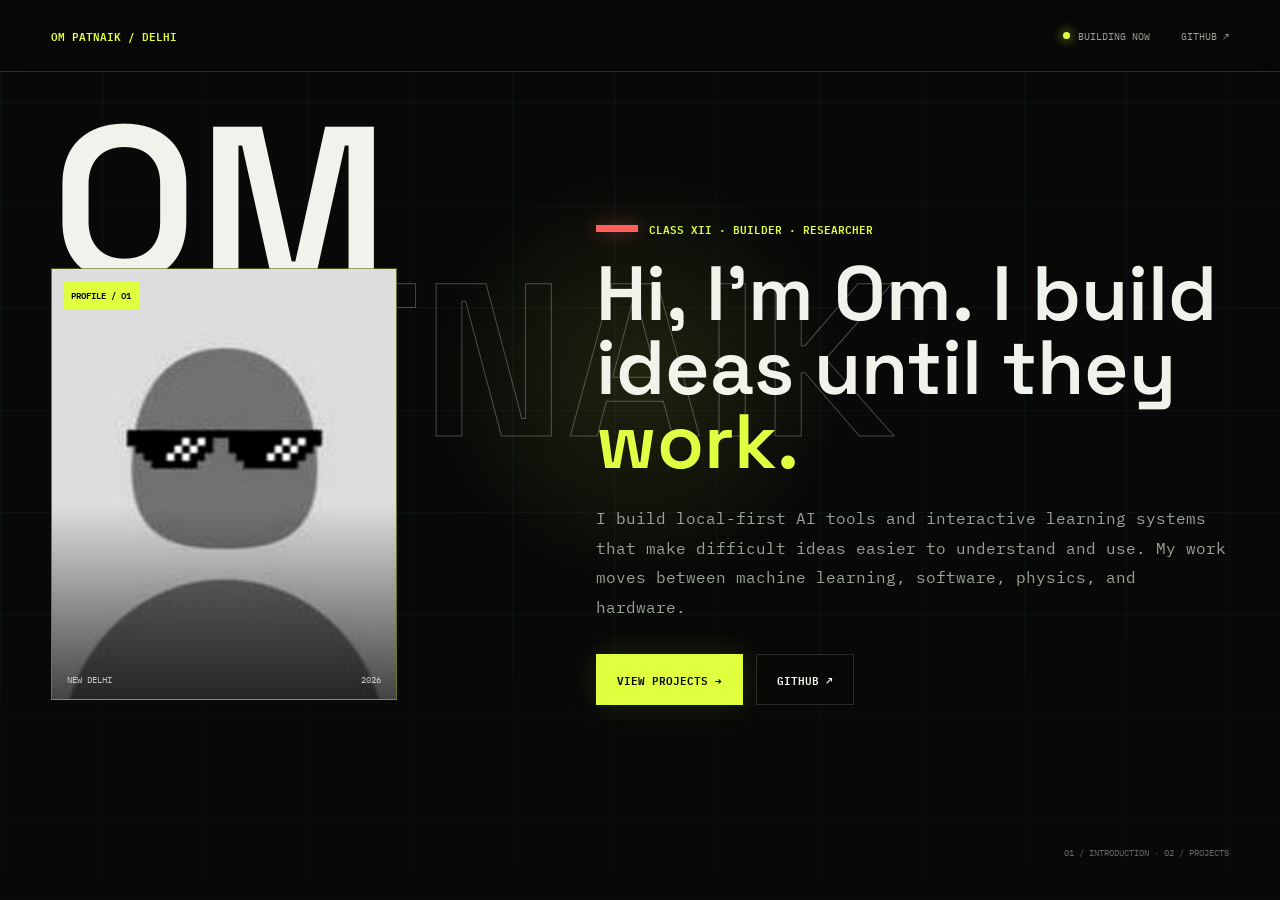
==== index.html @ 647a7a7f "Promote personal landing page" ====
<!doctype html>
<html lang="en">
<head>
  <meta charset="utf-8">
  <meta name="viewport" content="width=device-width, initial-scale=1">
  <meta name="description" content="Om Patnaik builds local-first AI tools, interactive learning systems, and reliable software.">
  <title>Om Patnaik | Builder</title>
  <style>
    @import url("https://fonts.googleapis.com/css2?family=IBM+Plex+Mono:wght@400;500;600&family=Space+Grotesk:wght@500;600;700&display=swap");

    :root {
      --bg: #070807;
      --text: #f0f3eb;
      --muted: #9ca397;
      --acid: #dfff3f;
      --red: #ff5c58;
      --cyan: #79ddff;
      --line: rgba(240, 243, 235, 0.14);
      --display: "Space Grotesk", system-ui, sans-serif;
      --mono: "IBM Plex Mono", ui-monospace, monospace;
      --pad: clamp(1rem, 4vw, 3.5rem);
      --mx: 50vw;
      --my: 42vh;
      --ease: cubic-bezier(0.16, 1, 0.3, 1);
    }

    * { box-sizing: border-box; }

    html, body { min-height: 100%; }

    body {
      margin: 0;
      color: var(--text);
      background: var(--bg);
      font-family: var(--mono);
      overflow-x: hidden;
    }

    body::before {
      content: "";
      position: fixed;
      inset: 0;
      z-index: 50;
      pointer-events: none;
      background:
        radial-gradient(22rem circle at var(--mx) var(--my), rgba(223, 255, 63, 0.11), transparent 58%),
        repeating-linear-gradient(180deg, transparent 0, transparent 3px, rgba(240, 243, 235, 0.018) 4px);
      mix-blend-mode: screen;
    }

    body::after {
      content: "";
      position: fixed;
      inset: 0;
      z-index: 100;
      pointer-events: none;
      background: var(--acid);
      transform: translateY(101%);
      transition: transform 540ms var(--ease);
    }

    body.leaving::after { transform: translateY(0); }

    a { color: inherit; text-decoration: none; }
    img { display: block; max-width: 100%; }

    a:focus-visible {
      outline: 2px solid var(--cyan);
      outline-offset: 4px;
    }

    .site-header {
      position: fixed;
      inset: 0 0 auto;
      z-index: 40;
      display: grid;
      grid-template-columns: 1fr auto;
      align-items: center;
      min-height: 4.5rem;
      padding: 0 var(--pad);
      border-bottom: 1px solid var(--line);
      background: rgba(7, 8, 7, 0.68);
      backdrop-filter: blur(14px);
    }

    .brand {
      color: var(--acid);
      font-size: 0.7rem;
      font-weight: 600;
      text-transform: uppercase;
    }

    .header-meta {
      display: flex;
      align-items: center;
      gap: clamp(0.8rem, 2.4vw, 2rem);
      color: var(--muted);
      font-size: 0.65rem;
      text-transform: uppercase;
    }

    .availability {
      display: flex;
      align-items: center;
      gap: 0.5rem;
    }

    .availability::before {
      content: "";
      width: 0.45rem;
      height: 0.45rem;
      background: var(--acid);
      border-radius: 50%;
      box-shadow: 0 0 12px var(--acid);
      animation: pulse 2.4s ease-in-out infinite;
    }

    @keyframes pulse { 50% { opacity: 0.35; } }

    main {
      position: relative;
      display: grid;
      min-height: 100svh;
      padding: 6.5rem var(--pad) 2.2rem;
      overflow: hidden;
      isolation: isolate;
      background:
        linear-gradient(rgba(121, 221, 255, 0.045) 1px, transparent 1px),
        linear-gradient(90deg, rgba(121, 221, 255, 0.045) 1px, transparent 1px);
      background-size: clamp(3.7rem, 8vw, 8rem) clamp(3.7rem, 8vw, 8rem);
    }

    main::after {
      content: "";
      position: absolute;
      inset: auto 0 0;
      height: 34%;
      z-index: -1;
      background: linear-gradient(transparent, var(--bg));
    }

    .back-name {
      position: absolute;
      inset: 14vh auto auto var(--pad);
      z-index: -1;
      margin: 0;
      color: var(--text);
      font-family: var(--display);
      font-size: clamp(5.5rem, 17vw, 17rem);
      font-weight: 600;
      line-height: 0.72;
      letter-spacing: 0;
      text-transform: uppercase;
      white-space: nowrap;
      animation: name-in 900ms var(--ease) both;
    }

    .back-name span {
      display: block;
      color: transparent;
      -webkit-text-stroke: 1px rgba(240, 243, 235, 0.28);
    }

    @keyframes name-in {
      from { opacity: 0; transform: translateX(-4rem); }
      to { opacity: 1; transform: none; }
    }

    .layout {
      display: grid;
      grid-template-columns: minmax(16rem, 0.72fr) minmax(22rem, 1fr);
      gap: clamp(2rem, 7vw, 8rem);
      align-items: end;
      width: min(84rem, 100%);
      margin: auto;
    }

    figure {
      position: relative;
      width: min(27vw, 24rem);
      min-width: 17rem;
      aspect-ratio: 4 / 5;
      align-self: center;
      margin: 0;
      overflow: hidden;
      border: 1px solid rgba(223, 255, 63, 0.55);
      background: #111;
      box-shadow: 0 0 70px rgba(223, 255, 63, 0.08);
      animation: portrait-in 900ms 100ms var(--ease) both;
    }

    @keyframes portrait-in {
      from { opacity: 0; clip-path: inset(0 100% 0 0); transform: translateY(1.5rem); }
      to { opacity: 1; clip-path: inset(0); transform: none; }
    }

    figure::before {
      content: "PROFILE / 01";
      position: absolute;
      inset: 0.75rem auto auto 0.75rem;
      z-index: 2;
      padding: 0.35rem 0.45rem;
      color: var(--bg);
      background: var(--acid);
      font-size: 0.58rem;
      font-weight: 600;
    }

    figure::after {
      content: "";
      position: absolute;
      inset: 0;
      background: linear-gradient(180deg, transparent 55%, rgba(7, 8, 7, 0.72));
      pointer-events: none;
    }

    figure img {
      width: 100%;
      height: 100%;
      object-fit: cover;
      filter: grayscale(1) contrast(1.09);
      transform: scale(1.14);
    }

    figcaption {
      position: absolute;
      inset: auto 0.9rem 0.85rem;
      z-index: 2;
      display: flex;
      justify-content: space-between;
      color: rgba(240, 243, 235, 0.78);
      font-size: 0.58rem;
      text-transform: uppercase;
    }

    .intro {
      align-self: end;
      padding-bottom: clamp(1rem, 5vh, 4.5rem);
      animation: intro-in 850ms 230ms var(--ease) both;
    }

    @keyframes intro-in {
      from { opacity: 0; transform: translateY(2rem); }
      to { opacity: 1; transform: none; }
    }

    .kicker {
      display: flex;
      align-items: center;
      gap: 0.7rem;
      margin: 0 0 1.2rem;
      color: var(--acid);
      font-size: 0.68rem;
      font-weight: 600;
      text-transform: uppercase;
    }

    .kicker::before {
      content: "";
      width: 2.6rem;
      height: 0.42rem;
      background: var(--red);
      box-shadow: 0 0 18px rgba(255, 92, 88, 0.45);
    }

    h1 {
      max-width: 13ch;
      margin: 0;
      font-family: var(--display);
      font-size: clamp(2.8rem, 6vw, 6rem);
      font-weight: 600;
      line-height: 0.96;
      letter-spacing: 0;
    }

    h1 strong { color: var(--acid); font-weight: inherit; }

    .bio {
      max-width: 44rem;
      margin: 1.6rem 0 0;
      color: var(--muted);
      font-size: clamp(0.82rem, 1.25vw, 1rem);
      line-height: 1.85;
    }

    .actions {
      display: flex;
      flex-wrap: wrap;
      gap: 0.8rem;
      margin-top: 2rem;
    }

    .button {
      display: inline-flex;
      align-items: center;
      justify-content: center;
      min-height: 3.15rem;
      padding: 0 1.25rem;
      border: 1px solid var(--line);
      color: var(--text);
      background: rgba(7, 8, 7, 0.68);
      font-size: 0.7rem;
      font-weight: 600;
      text-transform: uppercase;
      transition: color 180ms ease, background 180ms ease, border-color 180ms ease, transform 180ms var(--ease);
    }

    .button.primary {
      color: var(--bg);
      border-color: var(--acid);
      background: var(--acid);
      box-shadow: 0 0 28px rgba(223, 255, 63, 0.12);
    }

    .button:hover { transform: translateY(-2px); border-color: var(--acid); }
    .button.primary:hover { color: var(--acid); background: var(--bg); }

    .page-note {
      position: absolute;
      right: var(--pad);
      bottom: 2rem;
      color: #62685f;
      font-size: 0.58rem;
      text-transform: uppercase;
    }

    @media (max-width: 860px) {
      .layout { grid-template-columns: minmax(12rem, 0.65fr) minmax(18rem, 1fr); gap: 2rem; }
      figure { width: min(34vw, 19rem); min-width: 13rem; }
    }

    @media (max-width: 620px) {
      .availability { display: none; }
      main { min-height: 100svh; padding-top: 6rem; }
      .layout { grid-template-columns: 1fr; align-content: end; gap: 1.5rem; }
      .back-name { top: 7.2rem; font-size: clamp(4.2rem, 25vw, 7.4rem); }
      figure { width: min(56vw, 13.5rem); min-width: 0; margin-left: auto; }
      .intro { padding-bottom: 0; }
      h1 { max-width: 12ch; font-size: clamp(2.6rem, 12vw, 4.2rem); }
      .bio { font-size: 0.75rem; line-height: 1.7; }
      .actions { margin-top: 1.35rem; }
      .page-note { display: none; }
    }

    @media (pointer: coarse) {
      body::before { background: repeating-linear-gradient(180deg, transparent 0, transparent 3px, rgba(240, 243, 235, 0.018) 4px); }
    }

    @media (prefers-reduced-motion: reduce) {
      *, *::before, *::after { animation-duration: 0.01ms !important; animation-iteration-count: 1 !important; transition-duration: 0.01ms !important; }
    }
  </style>
</head>
<body>
  <header class="site-header">
    <a class="brand" href="./">Om Patnaik / Delhi</a>
    <div class="header-meta">
      <span class="availability">Building now</span>
      <a href="https://github.com/OmTheLast" target="_blank" rel="noreferrer">GitHub ↗</a>
    </div>
  </header>

  <main>
    <p class="back-name" aria-hidden="true">OM <span>PATNAIK</span></p>

    <div class="layout">
      <figure>
        <img src="assets/landing-v4/om-avatar.jpg" width="288" height="288" alt="Portrait of Om Patnaik">
        <figcaption><span>New Delhi</span><span>2026</span></figcaption>
      </figure>

      <section class="intro" aria-labelledby="hero-title">
        <p class="kicker">Class XII · Builder · Researcher</p>
        <h1 id="hero-title">Hi, I’m Om. I build ideas until they <strong>work.</strong></h1>
        <p class="bio">I build local-first AI tools and interactive learning systems that make difficult ideas easier to understand and use. My work moves between machine learning, software, physics, and hardware.</p>
        <div class="actions">
          <a class="button primary page-transition" href="./projects.html#projects">View projects →</a>
          <a class="button" href="https://github.com/OmTheLast" target="_blank" rel="noreferrer">GitHub ↗</a>
        </div>
      </section>
    </div>

    <p class="page-note">01 / Introduction · 02 / Projects</p>
  </main>

  <script>
    const root = document.documentElement;
    const reduceMotion = matchMedia("(prefers-reduced-motion: reduce)").matches;

    if (!reduceMotion && matchMedia("(pointer: fine)").matches) {
      addEventListener("pointermove", (event) => {
        root.style.setProperty("--mx", `${event.clientX}px`);
        root.style.setProperty("--my", `${event.clientY}px`);
      }, { passive: true });
    }

    document.querySelector(".page-transition").addEventListener("click", (event) => {
      if (reduceMotion || event.metaKey || event.ctrlKey || event.shiftKey || event.altKey) return;
      event.preventDefault();
      const destination = event.currentTarget.href;
      document.body.classList.add("leaving");
      setTimeout(() => { location.href = destination; }, 430);
    });
  </script>
</body>
</html>
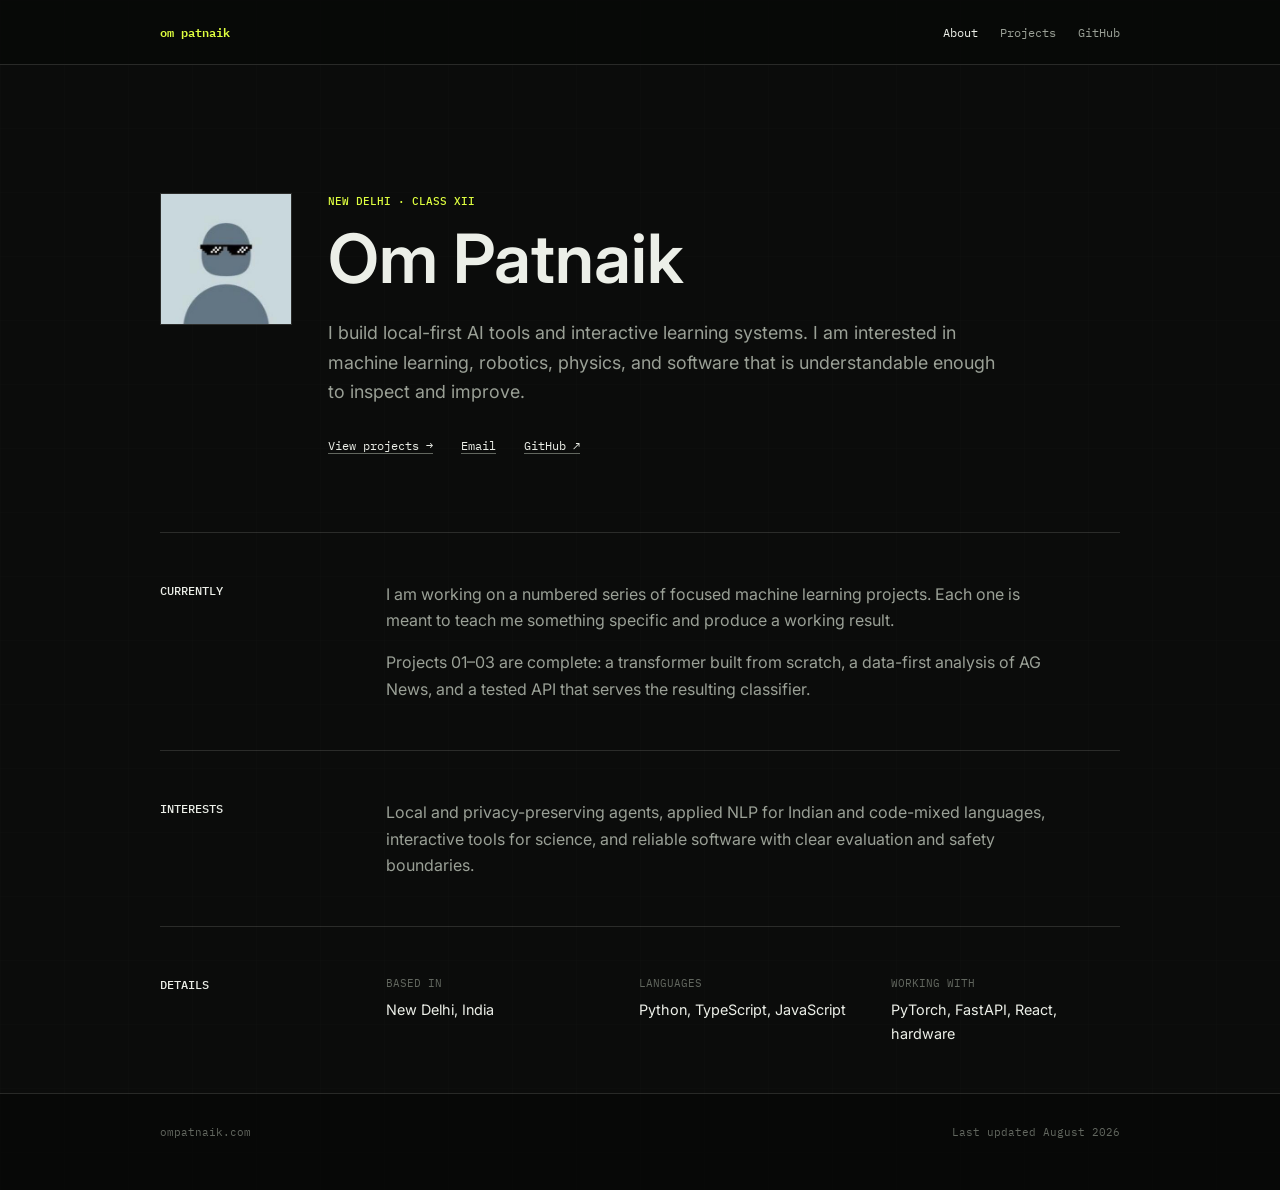
==== commit 7312662b: "Simplify portfolio presentation" ====
--- a/index.html
+++ b/index.html
@@ -3,404 +3,66 @@
 <head>
   <meta charset="utf-8">
   <meta name="viewport" content="width=device-width, initial-scale=1">
-  <meta name="description" content="Om Patnaik builds local-first AI tools, interactive learning systems, and reliable software.">
-  <title>Om Patnaik | Builder</title>
-  <style>
-    @import url("https://fonts.googleapis.com/css2?family=IBM+Plex+Mono:wght@400;500;600&family=Space+Grotesk:wght@500;600;700&display=swap");
-
-    :root {
-      --bg: #070807;
-      --text: #f0f3eb;
-      --muted: #9ca397;
-      --acid: #dfff3f;
-      --red: #ff5c58;
-      --cyan: #79ddff;
-      --line: rgba(240, 243, 235, 0.14);
-      --display: "Space Grotesk", system-ui, sans-serif;
-      --mono: "IBM Plex Mono", ui-monospace, monospace;
-      --pad: clamp(1rem, 4vw, 3.5rem);
-      --mx: 50vw;
-      --my: 42vh;
-      --ease: cubic-bezier(0.16, 1, 0.3, 1);
-    }
-
-    * { box-sizing: border-box; }
-
-    html, body { min-height: 100%; }
-
-    body {
-      margin: 0;
-      color: var(--text);
-      background: var(--bg);
-      font-family: var(--mono);
-      overflow-x: hidden;
-    }
-
-    body::before {
-      content: "";
-      position: fixed;
-      inset: 0;
-      z-index: 50;
-      pointer-events: none;
-      background:
-        radial-gradient(22rem circle at var(--mx) var(--my), rgba(223, 255, 63, 0.11), transparent 58%),
-        repeating-linear-gradient(180deg, transparent 0, transparent 3px, rgba(240, 243, 235, 0.018) 4px);
-      mix-blend-mode: screen;
-    }
-
-    body::after {
-      content: "";
-      position: fixed;
-      inset: 0;
-      z-index: 100;
-      pointer-events: none;
-      background: var(--acid);
-      transform: translateY(101%);
-      transition: transform 540ms var(--ease);
-    }
-
-    body.leaving::after { transform: translateY(0); }
-
-    a { color: inherit; text-decoration: none; }
-    img { display: block; max-width: 100%; }
-
-    a:focus-visible {
-      outline: 2px solid var(--cyan);
-      outline-offset: 4px;
-    }
-
-    .site-header {
-      position: fixed;
-      inset: 0 0 auto;
-      z-index: 40;
-      display: grid;
-      grid-template-columns: 1fr auto;
-      align-items: center;
-      min-height: 4.5rem;
-      padding: 0 var(--pad);
-      border-bottom: 1px solid var(--line);
-      background: rgba(7, 8, 7, 0.68);
-      backdrop-filter: blur(14px);
-    }
-
-    .brand {
-      color: var(--acid);
-      font-size: 0.7rem;
-      font-weight: 600;
-      text-transform: uppercase;
-    }
-
-    .header-meta {
-      display: flex;
-      align-items: center;
-      gap: clamp(0.8rem, 2.4vw, 2rem);
-      color: var(--muted);
-      font-size: 0.65rem;
-      text-transform: uppercase;
-    }
-
-    .availability {
-      display: flex;
-      align-items: center;
-      gap: 0.5rem;
-    }
-
-    .availability::before {
-      content: "";
-      width: 0.45rem;
-      height: 0.45rem;
-      background: var(--acid);
-      border-radius: 50%;
-      box-shadow: 0 0 12px var(--acid);
-      animation: pulse 2.4s ease-in-out infinite;
-    }
-
-    @keyframes pulse { 50% { opacity: 0.35; } }
-
-    main {
-      position: relative;
-      display: grid;
-      min-height: 100svh;
-      padding: 6.5rem var(--pad) 2.2rem;
-      overflow: hidden;
-      isolation: isolate;
-      background:
-        linear-gradient(rgba(121, 221, 255, 0.045) 1px, transparent 1px),
-        linear-gradient(90deg, rgba(121, 221, 255, 0.045) 1px, transparent 1px);
-      background-size: clamp(3.7rem, 8vw, 8rem) clamp(3.7rem, 8vw, 8rem);
-    }
-
-    main::after {
-      content: "";
-      position: absolute;
-      inset: auto 0 0;
-      height: 34%;
-      z-index: -1;
-      background: linear-gradient(transparent, var(--bg));
-    }
-
-    .back-name {
-      position: absolute;
-      inset: 14vh auto auto var(--pad);
-      z-index: -1;
-      margin: 0;
-      color: var(--text);
-      font-family: var(--display);
-      font-size: clamp(5.5rem, 17vw, 17rem);
-      font-weight: 600;
-      line-height: 0.72;
-      letter-spacing: 0;
-      text-transform: uppercase;
-      white-space: nowrap;
-      animation: name-in 900ms var(--ease) both;
-    }
-
-    .back-name span {
-      display: block;
-      color: transparent;
-      -webkit-text-stroke: 1px rgba(240, 243, 235, 0.28);
-    }
-
-    @keyframes name-in {
-      from { opacity: 0; transform: translateX(-4rem); }
-      to { opacity: 1; transform: none; }
-    }
-
-    .layout {
-      display: grid;
-      grid-template-columns: minmax(16rem, 0.72fr) minmax(22rem, 1fr);
-      gap: clamp(2rem, 7vw, 8rem);
-      align-items: end;
-      width: min(84rem, 100%);
-      margin: auto;
-    }
-
-    figure {
-      position: relative;
-      width: min(27vw, 24rem);
-      min-width: 17rem;
-      aspect-ratio: 4 / 5;
-      align-self: center;
-      margin: 0;
-      overflow: hidden;
-      border: 1px solid rgba(223, 255, 63, 0.55);
-      background: #111;
-      box-shadow: 0 0 70px rgba(223, 255, 63, 0.08);
-      animation: portrait-in 900ms 100ms var(--ease) both;
-    }
-
-    @keyframes portrait-in {
-      from { opacity: 0; clip-path: inset(0 100% 0 0); transform: translateY(1.5rem); }
-      to { opacity: 1; clip-path: inset(0); transform: none; }
-    }
-
-    figure::before {
-      content: "PROFILE / 01";
-      position: absolute;
-      inset: 0.75rem auto auto 0.75rem;
-      z-index: 2;
-      padding: 0.35rem 0.45rem;
-      color: var(--bg);
-      background: var(--acid);
-      font-size: 0.58rem;
-      font-weight: 600;
-    }
-
-    figure::after {
-      content: "";
-      position: absolute;
-      inset: 0;
-      background: linear-gradient(180deg, transparent 55%, rgba(7, 8, 7, 0.72));
-      pointer-events: none;
-    }
-
-    figure img {
-      width: 100%;
-      height: 100%;
-      object-fit: cover;
-      filter: grayscale(1) contrast(1.09);
-      transform: scale(1.14);
-    }
-
-    figcaption {
-      position: absolute;
-      inset: auto 0.9rem 0.85rem;
-      z-index: 2;
-      display: flex;
-      justify-content: space-between;
-      color: rgba(240, 243, 235, 0.78);
-      font-size: 0.58rem;
-      text-transform: uppercase;
-    }
-
-    .intro {
-      align-self: end;
-      padding-bottom: clamp(1rem, 5vh, 4.5rem);
-      animation: intro-in 850ms 230ms var(--ease) both;
-    }
-
-    @keyframes intro-in {
-      from { opacity: 0; transform: translateY(2rem); }
-      to { opacity: 1; transform: none; }
-    }
-
-    .kicker {
-      display: flex;
-      align-items: center;
-      gap: 0.7rem;
-      margin: 0 0 1.2rem;
-      color: var(--acid);
-      font-size: 0.68rem;
-      font-weight: 600;
-      text-transform: uppercase;
-    }
-
-    .kicker::before {
-      content: "";
-      width: 2.6rem;
-      height: 0.42rem;
-      background: var(--red);
-      box-shadow: 0 0 18px rgba(255, 92, 88, 0.45);
-    }
-
-    h1 {
-      max-width: 13ch;
-      margin: 0;
-      font-family: var(--display);
-      font-size: clamp(2.8rem, 6vw, 6rem);
-      font-weight: 600;
-      line-height: 0.96;
-      letter-spacing: 0;
-    }
-
-    h1 strong { color: var(--acid); font-weight: inherit; }
-
-    .bio {
-      max-width: 44rem;
-      margin: 1.6rem 0 0;
-      color: var(--muted);
-      font-size: clamp(0.82rem, 1.25vw, 1rem);
-      line-height: 1.85;
-    }
-
-    .actions {
-      display: flex;
-      flex-wrap: wrap;
-      gap: 0.8rem;
-      margin-top: 2rem;
-    }
-
-    .button {
-      display: inline-flex;
-      align-items: center;
-      justify-content: center;
-      min-height: 3.15rem;
-      padding: 0 1.25rem;
-      border: 1px solid var(--line);
-      color: var(--text);
-      background: rgba(7, 8, 7, 0.68);
-      font-size: 0.7rem;
-      font-weight: 600;
-      text-transform: uppercase;
-      transition: color 180ms ease, background 180ms ease, border-color 180ms ease, transform 180ms var(--ease);
-    }
-
-    .button.primary {
-      color: var(--bg);
-      border-color: var(--acid);
-      background: var(--acid);
-      box-shadow: 0 0 28px rgba(223, 255, 63, 0.12);
-    }
-
-    .button:hover { transform: translateY(-2px); border-color: var(--acid); }
-    .button.primary:hover { color: var(--acid); background: var(--bg); }
-
-    .page-note {
-      position: absolute;
-      right: var(--pad);
-      bottom: 2rem;
-      color: #62685f;
-      font-size: 0.58rem;
-      text-transform: uppercase;
-    }
-
-    @media (max-width: 860px) {
-      .layout { grid-template-columns: minmax(12rem, 0.65fr) minmax(18rem, 1fr); gap: 2rem; }
-      figure { width: min(34vw, 19rem); min-width: 13rem; }
-    }
-
-    @media (max-width: 620px) {
-      .availability { display: none; }
-      main { min-height: 100svh; padding-top: 6rem; }
-      .layout { grid-template-columns: 1fr; align-content: end; gap: 1.5rem; }
-      .back-name { top: 7.2rem; font-size: clamp(4.2rem, 25vw, 7.4rem); }
-      figure { width: min(56vw, 13.5rem); min-width: 0; margin-left: auto; }
-      .intro { padding-bottom: 0; }
-      h1 { max-width: 12ch; font-size: clamp(2.6rem, 12vw, 4.2rem); }
-      .bio { font-size: 0.75rem; line-height: 1.7; }
-      .actions { margin-top: 1.35rem; }
-      .page-note { display: none; }
-    }
-
-    @media (pointer: coarse) {
-      body::before { background: repeating-linear-gradient(180deg, transparent 0, transparent 3px, rgba(240, 243, 235, 0.018) 4px); }
-    }
-
-    @media (prefers-reduced-motion: reduce) {
-      *, *::before, *::after { animation-duration: 0.01ms !important; animation-iteration-count: 1 !important; transition-duration: 0.01ms !important; }
-    }
-  </style>
+  <meta name="description" content="Om Patnaik builds local-first AI tools, interactive learning systems, and machine learning projects.">
+  <title>Om Patnaik</title>
+  <link rel="stylesheet" href="assets/landing-v5/site.css">
 </head>
 <body>
   <header class="site-header">
-    <a class="brand" href="./">Om Patnaik / Delhi</a>
-    <div class="header-meta">
-      <span class="availability">Building now</span>
-      <a href="https://github.com/OmTheLast" target="_blank" rel="noreferrer">GitHub ↗</a>
+    <div class="shell header-inner">
+      <a class="site-name" href="./">om patnaik</a>
+      <nav class="nav" aria-label="Primary navigation">
+        <a aria-current="page" href="./">About</a>
+        <a href="./projects.html">Projects</a>
+        <a href="https://github.com/OmTheLast" target="_blank" rel="noreferrer">GitHub</a>
+      </nav>
     </div>
   </header>
 
   <main>
-    <p class="back-name" aria-hidden="true">OM <span>PATNAIK</span></p>
-
-    <div class="layout">
-      <figure>
-        <img src="assets/landing-v4/om-avatar.jpg" width="288" height="288" alt="Portrait of Om Patnaik">
-        <figcaption><span>New Delhi</span><span>2026</span></figcaption>
-      </figure>
-
-      <section class="intro" aria-labelledby="hero-title">
-        <p class="kicker">Class XII · Builder · Researcher</p>
-        <h1 id="hero-title">Hi, I’m Om. I build ideas until they <strong>work.</strong></h1>
-        <p class="bio">I build local-first AI tools and interactive learning systems that make difficult ideas easier to understand and use. My work moves between machine learning, software, physics, and hardware.</p>
-        <div class="actions">
-          <a class="button primary page-transition" href="./projects.html#projects">View projects →</a>
-          <a class="button" href="https://github.com/OmTheLast" target="_blank" rel="noreferrer">GitHub ↗</a>
+    <div class="shell">
+      <section class="profile" aria-labelledby="page-title">
+        <img class="avatar" src="assets/landing-v4/om-avatar.jpg" width="288" height="288" alt="Om Patnaik's GitHub profile picture">
+        <div>
+          <p class="label">New Delhi · Class XII</p>
+          <h1 id="page-title">Om Patnaik</h1>
+          <p class="intro">I build local-first AI tools and interactive learning systems. I am interested in machine learning, robotics, physics, and software that is understandable enough to inspect and improve.</p>
+          <div class="plain-links">
+            <a href="./projects.html">View projects →</a>
+            <a href="mailto:patnaikom8@gmail.com">Email</a>
+            <a href="https://github.com/OmTheLast" target="_blank" rel="noreferrer">GitHub ↗</a>
+          </div>
         </div>
       </section>
+
+      <section class="section section-grid" aria-labelledby="now-title">
+        <h2 id="now-title">Currently</h2>
+        <div class="section-copy">
+          <p>I am working on a numbered series of focused machine learning projects. Each one is meant to teach me something specific and produce a working result.</p>
+          <p>Projects 01–03 are complete: a transformer built from scratch, a data-first analysis of AG News, and a tested API that serves the resulting classifier.</p>
+        </div>
+      </section>
+
+      <section class="section section-grid" aria-labelledby="interests-title">
+        <h2 id="interests-title">Interests</h2>
+        <div class="section-copy">
+          <p>Local and privacy-preserving agents, applied NLP for Indian and code-mixed languages, interactive tools for science, and reliable software with clear evaluation and safety boundaries.</p>
+        </div>
+      </section>
+
+      <section class="section section-grid" aria-labelledby="details-title">
+        <h2 id="details-title">Details</h2>
+        <dl class="facts">
+          <div><dt>Based in</dt><dd>New Delhi, India</dd></div>
+          <div><dt>Languages</dt><dd>Python, TypeScript, JavaScript</dd></div>
+          <div><dt>Working with</dt><dd>PyTorch, FastAPI, React, hardware</dd></div>
+        </dl>
+      </section>
     </div>
-
-    <p class="page-note">01 / Introduction · 02 / Projects</p>
   </main>
 
-  <script>
-    const root = document.documentElement;
-    const reduceMotion = matchMedia("(prefers-reduced-motion: reduce)").matches;
-
-    if (!reduceMotion && matchMedia("(pointer: fine)").matches) {
-      addEventListener("pointermove", (event) => {
-        root.style.setProperty("--mx", `${event.clientX}px`);
-        root.style.setProperty("--my", `${event.clientY}px`);
-      }, { passive: true });
-    }
-
-    document.querySelector(".page-transition").addEventListener("click", (event) => {
-      if (reduceMotion || event.metaKey || event.ctrlKey || event.shiftKey || event.altKey) return;
-      event.preventDefault();
-      const destination = event.currentTarget.href;
-      document.body.classList.add("leaving");
-      setTimeout(() => { location.href = destination; }, 430);
-    });
-  </script>
+  <footer class="site-footer">
+    <div class="shell footer-inner"><span>ompatnaik.com</span><span>Last updated August 2026</span></div>
+  </footer>
 </body>
 </html>
--- a/assets/landing-v5/site.css
+++ b/assets/landing-v5/site.css
@@ -0,0 +1,289 @@
+@import url("https://fonts.googleapis.com/css2?family=IBM+Plex+Mono:wght@400;500;600&family=Inter:wght@400;500;600&display=swap");
+
+:root {
+  --bg: #080908;
+  --surface: rgba(12, 14, 12, 0.76);
+  --text: #ecefe8;
+  --muted: #9aa096;
+  --faint: #62675f;
+  --line: rgba(236, 239, 232, 0.14);
+  --accent: #dfff3f;
+  --mono: "IBM Plex Mono", ui-monospace, monospace;
+  --sans: "Inter", system-ui, sans-serif;
+}
+
+* { box-sizing: border-box; }
+
+html {
+  color-scheme: dark;
+  background: var(--bg);
+}
+
+body {
+  min-height: 100vh;
+  margin: 0;
+  color: var(--text);
+  background-color: var(--bg);
+  background-image:
+    linear-gradient(rgba(236, 239, 232, 0.035) 1px, transparent 1px),
+    linear-gradient(90deg, rgba(236, 239, 232, 0.035) 1px, transparent 1px);
+  background-size: 64px 64px;
+  font-family: var(--sans);
+  font-size: 16px;
+  line-height: 1.65;
+}
+
+a {
+  color: inherit;
+  text-decoration-color: var(--faint);
+  text-underline-offset: 0.25em;
+}
+
+a:hover { color: var(--accent); }
+
+a:focus-visible {
+  outline: 2px solid var(--accent);
+  outline-offset: 4px;
+}
+
+img { display: block; max-width: 100%; }
+
+.shell {
+  width: min(960px, calc(100% - 40px));
+  margin: 0 auto;
+}
+
+.site-header {
+  border-bottom: 1px solid var(--line);
+  background: rgba(8, 9, 8, 0.94);
+}
+
+.header-inner {
+  display: flex;
+  min-height: 64px;
+  align-items: center;
+  justify-content: space-between;
+  gap: 24px;
+}
+
+.site-name {
+  color: var(--accent);
+  font-family: var(--mono);
+  font-size: 0.78rem;
+  font-weight: 600;
+  text-decoration: none;
+  text-transform: lowercase;
+}
+
+.nav {
+  display: flex;
+  flex-wrap: wrap;
+  gap: 22px;
+  font-family: var(--mono);
+  font-size: 0.72rem;
+}
+
+.nav a { color: var(--muted); text-decoration: none; }
+.nav a[aria-current="page"], .nav a:hover { color: var(--text); }
+
+main { background: var(--surface); }
+
+.profile {
+  display: grid;
+  grid-template-columns: 132px minmax(0, 1fr);
+  gap: 36px;
+  align-items: start;
+  padding: clamp(72px, 12vw, 128px) 0 76px;
+}
+
+.avatar {
+  width: 132px;
+  height: 132px;
+  aspect-ratio: 1;
+  border: 1px solid var(--line);
+  object-fit: cover;
+}
+
+.label {
+  margin: 0 0 12px;
+  color: var(--accent);
+  font-family: var(--mono);
+  font-size: 0.68rem;
+  font-weight: 500;
+  text-transform: uppercase;
+}
+
+h1, h2, h3, p { letter-spacing: 0; }
+
+h1 {
+  margin: 0;
+  font-family: var(--sans);
+  font-size: clamp(2.25rem, 6vw, 4.25rem);
+  font-weight: 600;
+  line-height: 1.05;
+}
+
+.intro {
+  max-width: 670px;
+  margin: 24px 0 0;
+  color: var(--muted);
+  font-size: clamp(1rem, 2vw, 1.12rem);
+}
+
+.plain-links {
+  display: flex;
+  flex-wrap: wrap;
+  gap: 12px 28px;
+  margin-top: 28px;
+  font-family: var(--mono);
+  font-size: 0.78rem;
+}
+
+.plain-links a { color: var(--text); }
+.plain-links a:hover { color: var(--accent); }
+
+.section {
+  padding: 48px 0;
+  border-top: 1px solid var(--line);
+}
+
+.section-grid {
+  display: grid;
+  grid-template-columns: 190px minmax(0, 1fr);
+  gap: 36px;
+}
+
+.section h2 {
+  margin: 0;
+  font-family: var(--mono);
+  font-size: 0.72rem;
+  font-weight: 500;
+  text-transform: uppercase;
+}
+
+.section-copy p {
+  max-width: 680px;
+  margin: 0 0 16px;
+  color: var(--muted);
+}
+
+.section-copy p:last-child { margin-bottom: 0; }
+
+.facts {
+  display: grid;
+  grid-template-columns: repeat(3, minmax(0, 1fr));
+  gap: 24px;
+  margin: 0;
+}
+
+.facts div { min-width: 0; }
+.facts dt { color: var(--faint); font-family: var(--mono); font-size: 0.66rem; text-transform: uppercase; }
+.facts dd { margin: 5px 0 0; font-size: 0.9rem; }
+
+.page-head {
+  padding: clamp(60px, 9vw, 96px) 0 52px;
+}
+
+.page-head h1 { font-size: clamp(2.1rem, 5vw, 3.6rem); }
+
+.page-head p {
+  max-width: 650px;
+  margin: 20px 0 0;
+  color: var(--muted);
+}
+
+.project-group { border-top: 1px solid var(--line); }
+
+.group-head {
+  display: grid;
+  grid-template-columns: 190px minmax(0, 1fr);
+  gap: 36px;
+  padding: 38px 0 24px;
+}
+
+.group-head h2 {
+  margin: 0;
+  font-family: var(--mono);
+  font-size: 0.72rem;
+  font-weight: 500;
+  text-transform: uppercase;
+}
+
+.group-head p {
+  max-width: 650px;
+  margin: 0;
+  color: var(--muted);
+  font-size: 0.9rem;
+}
+
+.project-list { border-top: 1px solid var(--line); }
+
+.project-row {
+  display: grid;
+  grid-template-columns: 54px minmax(170px, 0.55fr) minmax(260px, 1fr) 82px;
+  gap: 24px;
+  align-items: start;
+  padding: 26px 0;
+  border-bottom: 1px solid var(--line);
+}
+
+.project-row:last-child { border-bottom: 0; }
+.project-index { color: var(--faint); font-family: var(--mono); font-size: 0.68rem; }
+.project-title { margin: 0; font-size: 1rem; font-weight: 600; line-height: 1.35; }
+.project-description { margin: 0; color: var(--muted); font-size: 0.88rem; line-height: 1.65; }
+.project-status { margin-top: 7px; color: var(--accent); font-family: var(--mono); font-size: 0.62rem; text-transform: uppercase; }
+.project-link { font-family: var(--mono); font-size: 0.68rem; text-align: right; }
+
+.repo-list { border-top: 1px solid var(--line); }
+
+.repo-row {
+  display: grid;
+  grid-template-columns: minmax(180px, 0.65fr) minmax(260px, 1fr) 90px;
+  gap: 24px;
+  align-items: baseline;
+  padding: 20px 0;
+  border-bottom: 1px solid var(--line);
+}
+
+.repo-row h3 { margin: 0; font-size: 0.95rem; font-weight: 600; }
+.repo-row p { margin: 0; color: var(--muted); font-size: 0.84rem; }
+.repo-row a { font-family: var(--mono); font-size: 0.68rem; text-align: right; }
+
+.site-footer {
+  padding: 30px 0 48px;
+  border-top: 1px solid var(--line);
+  color: var(--faint);
+  background: rgba(8, 9, 8, 0.96);
+  font-family: var(--mono);
+  font-size: 0.68rem;
+}
+
+.footer-inner {
+  display: flex;
+  justify-content: space-between;
+  gap: 24px;
+}
+
+@media (max-width: 720px) {
+  body { background-size: 48px 48px; }
+  .shell { width: min(100% - 28px, 960px); }
+  .header-inner { min-height: 58px; }
+  .nav { gap: 14px; }
+  .profile { grid-template-columns: 88px minmax(0, 1fr); gap: 20px; padding: 58px 0; }
+  .avatar { width: 88px; height: 88px; }
+  .section-grid, .group-head { grid-template-columns: 1fr; gap: 18px; }
+  .facts { grid-template-columns: 1fr; gap: 18px; }
+  .project-row { grid-template-columns: 34px minmax(0, 1fr) 62px; gap: 14px; }
+  .project-description { grid-column: 2 / -1; }
+  .project-link { grid-column: 3; grid-row: 1; }
+  .repo-row { grid-template-columns: minmax(0, 1fr) 62px; gap: 8px 14px; }
+  .repo-row p { grid-column: 1 / -1; }
+  .repo-row a { grid-column: 2; grid-row: 1; }
+  .footer-inner { display: grid; }
+}
+
+@media (max-width: 460px) {
+  .profile { grid-template-columns: 1fr; }
+  .avatar { width: 82px; height: 82px; }
+  h1 { font-size: 2.25rem; }
+}
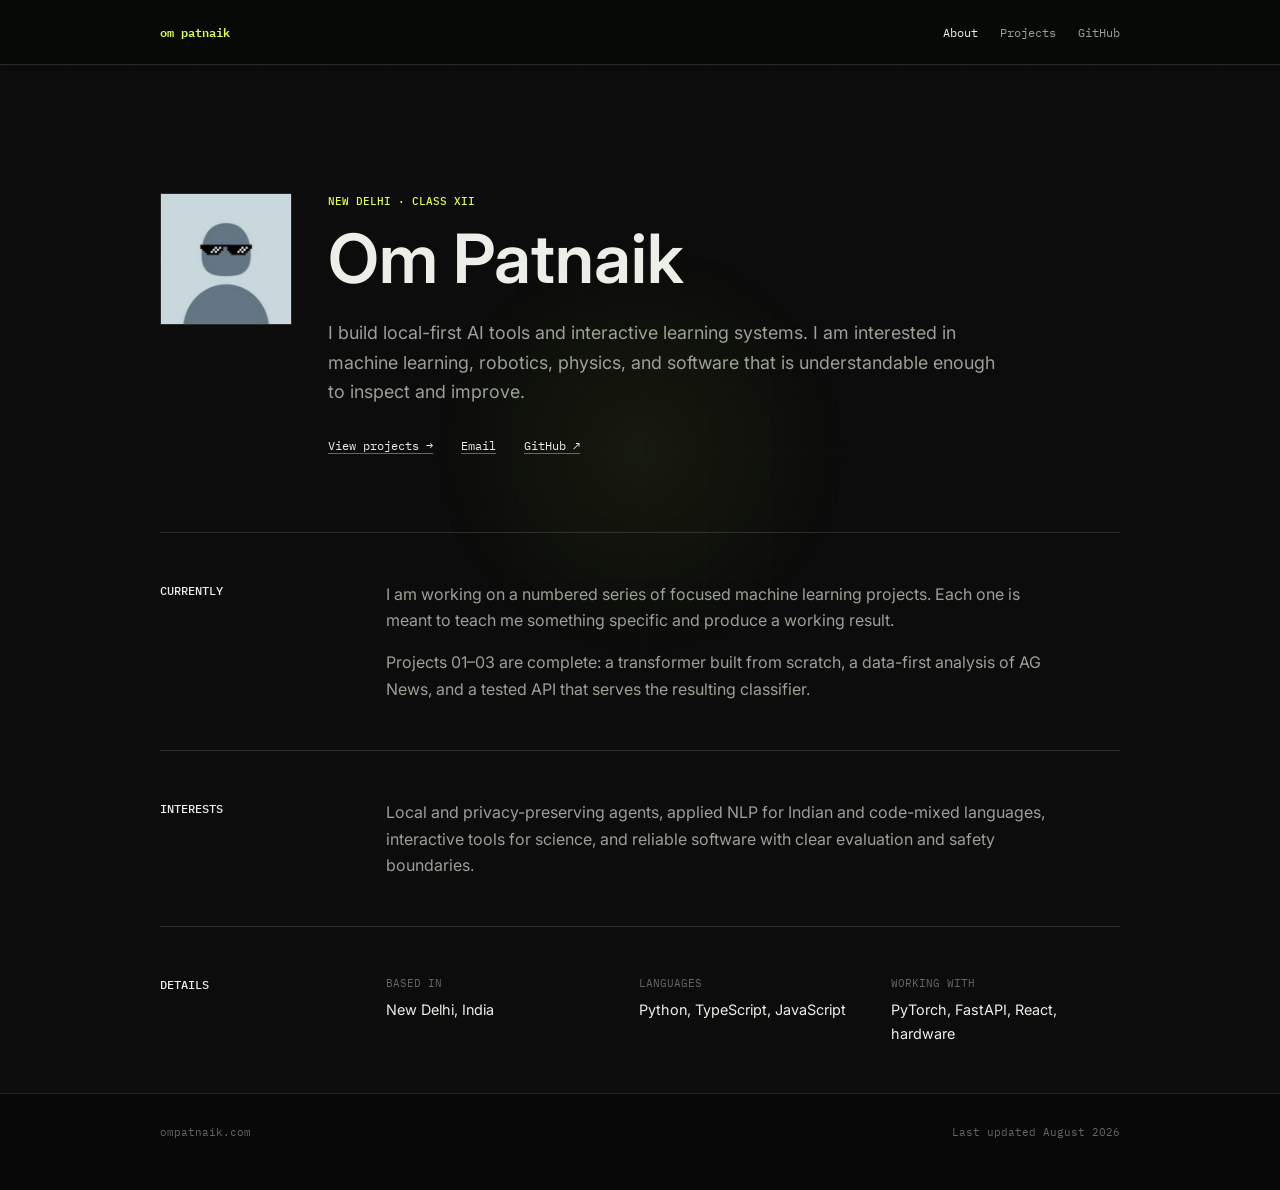
==== commit f908fc75: "Add subtle cursor glow" ====
--- a/index.html
+++ b/index.html
@@ -64,5 +64,13 @@
   <footer class="site-footer">
     <div class="shell footer-inner"><span>ompatnaik.com</span><span>Last updated August 2026</span></div>
   </footer>
+  <script>
+    if (matchMedia("(pointer: fine) and (prefers-reduced-motion: no-preference)").matches) {
+      addEventListener("pointermove", ({ clientX, clientY }) => {
+        document.documentElement.style.setProperty("--mouse-x", `${clientX}px`);
+        document.documentElement.style.setProperty("--mouse-y", `${clientY}px`);
+      }, { passive: true });
+    }
+  </script>
 </body>
 </html>
--- a/assets/landing-v5/site.css
+++ b/assets/landing-v5/site.css
@@ -10,6 +10,8 @@
   --accent: #dfff3f;
   --mono: "IBM Plex Mono", ui-monospace, monospace;
   --sans: "Inter", system-ui, sans-serif;
+  --mouse-x: 50vw;
+  --mouse-y: 50vh;
 }
 
 * { box-sizing: border-box; }
@@ -31,6 +33,21 @@
   font-family: var(--sans);
   font-size: 16px;
   line-height: 1.65;
+}
+
+@media (pointer: fine) and (prefers-reduced-motion: no-preference) {
+  body::before {
+    content: "";
+    position: fixed;
+    inset: 0;
+    z-index: 20;
+    pointer-events: none;
+    background: radial-gradient(
+      300px circle at var(--mouse-x) var(--mouse-y),
+      rgba(223, 255, 63, 0.06),
+      transparent 70%
+    );
+  }
 }
 
 a {
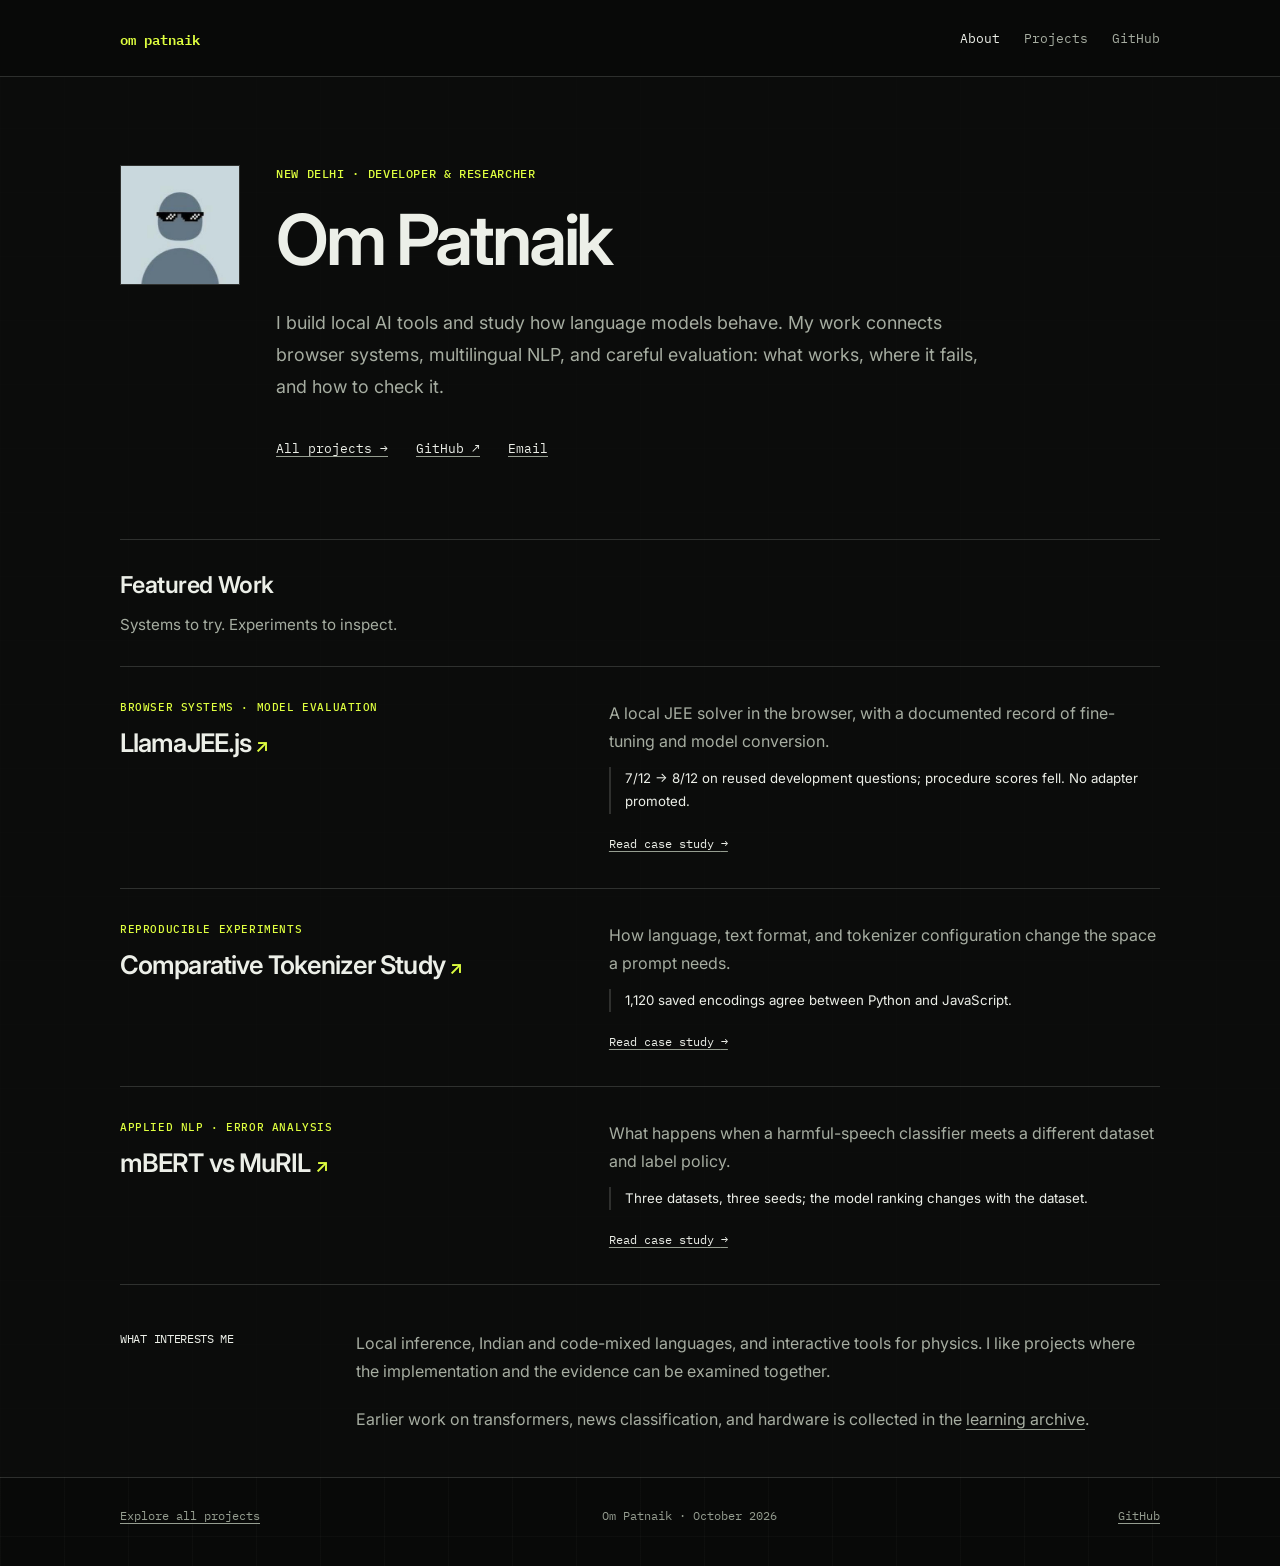
==== commit aea9eda7: "Curate portfolio around source-backed research and systems case studies" ====
--- a/index.html
+++ b/index.html
@@ -3,74 +3,49 @@
 <head>
   <meta charset="utf-8">
   <meta name="viewport" content="width=device-width, initial-scale=1">
-  <meta name="description" content="Om Patnaik builds local-first AI tools, interactive learning systems, and machine learning projects.">
-  <title>Om Patnaik</title>
-  <link rel="stylesheet" href="assets/landing-v5/site.css">
+  <title>Developer &amp; researcher | Om Patnaik</title>
+  <meta name="description" content="Om Patnaik builds local AI tools and studies how language models behave. Explore browser inference, tokenizer analysis, and Hinglish research.">
+  <meta name="theme-color" content="#080908">
+  <link rel="canonical" href="https://ompatnaik.com/">
+  <meta property="og:type" content="website">
+  <meta property="og:site_name" content="Om Patnaik">
+  <meta property="og:title" content="Developer &amp; researcher | Om Patnaik">
+  <meta property="og:description" content="Om Patnaik builds local AI tools and studies how language models behave. Explore browser inference, tokenizer analysis, and Hinglish research.">
+  <meta property="og:url" content="https://ompatnaik.com/">
+  <meta property="og:image" content="https://ompatnaik.com/assets/landing-v4/om-avatar.jpg">
+  <meta property="og:image:alt" content="Om Patnaik’s profile illustration">
+  <meta name="twitter:card" content="summary">
+  <link rel="icon" href="/assets/favicon.svg" type="image/svg+xml">
+  <link rel="preconnect" href="https://fonts.googleapis.com">
+  <link rel="preconnect" href="https://fonts.gstatic.com" crossorigin>
+  <link href="https://fonts.googleapis.com/css2?family=IBM+Plex+Mono:wght@400;500;600&amp;family=Inter:wght@400;500;600&amp;display=swap" rel="stylesheet">
+  <link rel="stylesheet" href="/assets/landing-v5/site.css">
 </head>
 <body>
-  <header class="site-header">
-    <div class="shell header-inner">
-      <a class="site-name" href="./">om patnaik</a>
-      <nav class="nav" aria-label="Primary navigation">
-        <a aria-current="page" href="./">About</a>
-        <a href="./projects.html">Projects</a>
-        <a href="https://github.com/OmTheLast" target="_blank" rel="noreferrer">GitHub</a>
-      </nav>
-    </div>
-  </header>
-
-  <main>
-    <div class="shell">
-      <section class="profile" aria-labelledby="page-title">
-        <img class="avatar" src="assets/landing-v4/om-avatar.jpg" width="288" height="288" alt="Om Patnaik's GitHub profile picture">
-        <div>
-          <p class="label">New Delhi · Class XII</p>
-          <h1 id="page-title">Om Patnaik</h1>
-          <p class="intro">I build local-first AI tools and interactive learning systems. I am interested in machine learning, robotics, physics, and software that is understandable enough to inspect and improve.</p>
-          <div class="plain-links">
-            <a href="./projects.html">View projects →</a>
-            <a href="mailto:patnaikom8@gmail.com">Email</a>
-            <a href="https://github.com/OmTheLast" target="_blank" rel="noreferrer">GitHub ↗</a>
-          </div>
-        </div>
-      </section>
-
-      <section class="section section-grid" aria-labelledby="now-title">
-        <h2 id="now-title">Currently</h2>
-        <div class="section-copy">
-          <p>I am working on a numbered series of focused machine learning projects. Each one is meant to teach me something specific and produce a working result.</p>
-          <p>Projects 01–03 are complete: a transformer built from scratch, a data-first analysis of AG News, and a tested API that serves the resulting classifier.</p>
-        </div>
-      </section>
-
-      <section class="section section-grid" aria-labelledby="interests-title">
-        <h2 id="interests-title">Interests</h2>
-        <div class="section-copy">
-          <p>Local and privacy-preserving agents, applied NLP for Indian and code-mixed languages, interactive tools for science, and reliable software with clear evaluation and safety boundaries.</p>
-        </div>
-      </section>
-
-      <section class="section section-grid" aria-labelledby="details-title">
-        <h2 id="details-title">Details</h2>
-        <dl class="facts">
-          <div><dt>Based in</dt><dd>New Delhi, India</dd></div>
-          <div><dt>Languages</dt><dd>Python, TypeScript, JavaScript</dd></div>
-          <div><dt>Working with</dt><dd>PyTorch, FastAPI, React, hardware</dd></div>
-        </dl>
-      </section>
-    </div>
-  </main>
-
-  <footer class="site-footer">
-    <div class="shell footer-inner"><span>ompatnaik.com</span><span>Last updated August 2026</span></div>
-  </footer>
-  <script>
-    if (matchMedia("(pointer: fine) and (prefers-reduced-motion: no-preference)").matches) {
-      addEventListener("pointermove", ({ clientX, clientY }) => {
-        document.documentElement.style.setProperty("--mouse-x", `${clientX}px`);
-        document.documentElement.style.setProperty("--mouse-y", `${clientY}px`);
-      }, { passive: true });
-    }
-  </script>
+  <a class="skip-link" href="#main">Skip to content</a>
+  <header class="site-header"><div class="shell header-inner">
+    <a class="site-name" href="/">om patnaik</a>
+    <nav class="nav" aria-label="Primary navigation"><a href="/" aria-current="page">About</a><a href="/projects.html">Projects</a><a href="https://github.com/OmTheLast">GitHub</a></nav>
+  </div></header>
+  <main id="main" tabindex="-1"><div class="shell">
+<section class="profile" aria-labelledby="page-title">
+  <img class="avatar" src="/assets/landing-v4/om-avatar.jpg" width="132" height="132" alt="Om Patnaik’s profile illustration">
+  <div><p class="label">New Delhi · Developer &amp; researcher</p><h1 id="page-title">Om Patnaik</h1>
+  <p class="intro">I build local AI tools and study how language models behave. My work connects browser systems, multilingual NLP, and careful evaluation: what works, where it fails, and how to check it.</p>
+  <div class="plain-links"><a href="/projects.html">All projects →</a><a href="https://github.com/OmTheLast">GitHub ↗</a><a href="mailto:patnaikom8@gmail.com">Email</a></div></div>
+</section>
+<section class="featured-section" aria-labelledby="featured-title"><div class="section-heading"><h2 id="featured-title">Featured Work</h2><p>Systems to try. Experiments to inspect.</p></div><div class="featured-list"><article class="feature-card">
+      <div><p class="label">Browser systems · Model evaluation</p><h3><a href="/jee/">LlamaJEE.js<span aria-hidden="true"> ↗</span></a></h3></div>
+      <div><p>A local JEE solver in the browser, with a documented record of fine-tuning and model conversion.</p><p class="finding">7/12 → 8/12 on reused development questions; procedure scores fell. No adapter promoted.</p><a class="read-link" href="/jee/">Read case study <span class="sr-only">— LlamaJEE.js</span> →</a></div>
+    </article><article class="feature-card">
+      <div><p class="label">Reproducible experiments</p><h3><a href="/tokenizers/">Comparative Tokenizer Study<span aria-hidden="true"> ↗</span></a></h3></div>
+      <div><p>How language, text format, and tokenizer configuration change the space a prompt needs.</p><p class="finding">1,120 saved encodings agree between Python and JavaScript.</p><a class="read-link" href="/tokenizers/">Read case study <span class="sr-only">— Comparative Tokenizer Study</span> →</a></div>
+    </article><article class="feature-card">
+      <div><p class="label">Applied NLP · Error analysis</p><h3><a href="/hinglish/">mBERT vs MuRIL<span aria-hidden="true"> ↗</span></a></h3></div>
+      <div><p>What happens when a harmful-speech classifier meets a different dataset and label policy.</p><p class="finding">Three datasets, three seeds; the model ranking changes with the dataset.</p><a class="read-link" href="/hinglish/">Read case study <span class="sr-only">— mBERT vs MuRIL</span> →</a></div>
+    </article></div></section>
+<section class="section section-grid" aria-labelledby="interests-title"><h2 id="interests-title">What interests me</h2><div class="section-copy"><p>Local inference, Indian and code-mixed languages, and interactive tools for physics. I like projects where the implementation and the evidence can be examined together.</p><p>Earlier work on transformers, news classification, and hardware is collected in the <a href="/projects.html#earlier">learning archive</a>.</p></div></section>
+</div></main>
+  <footer class="site-footer"><div class="shell footer-inner"><a href="/projects.html">Explore all projects</a><span>Om Patnaik · October 2026</span><a href="https://github.com/OmTheLast">GitHub</a></div></footer>
 </body>
 </html>
--- a/assets/landing-v5/site.css
+++ b/assets/landing-v5/site.css
@@ -1,306 +1,480 @@
-@import url("https://fonts.googleapis.com/css2?family=IBM+Plex+Mono:wght@400;500;600&family=Inter:wght@400;500;600&display=swap");
+:root {
+  --bg:#080908;
+  --surface:#0c0e0c;
+  --text:#ecefe8;
+  --muted:#a6ada1;
+  --faint:#959d90;
+  --line:rgba(236,239,232,.16);
+  --accent:#dfff3f;
+  --mono:"IBM Plex Mono",ui-monospace,monospace;
+  --sans:"Inter",system-ui,sans-serif}
 
-:root {
-  --bg: #080908;
-  --surface: rgba(12, 14, 12, 0.76);
-  --text: #ecefe8;
-  --muted: #9aa096;
-  --faint: #62675f;
-  --line: rgba(236, 239, 232, 0.14);
-  --accent: #dfff3f;
-  --mono: "IBM Plex Mono", ui-monospace, monospace;
-  --sans: "Inter", system-ui, sans-serif;
-  --mouse-x: 50vw;
-  --mouse-y: 50vh;
+* {
+  box-sizing:border-box}
+html {
+  color-scheme:dark;
+  background:var(--bg);
+  scroll-padding-top:24px}
+body {
+  margin:0;
+  color:var(--text);
+  background-color:var(--bg);
+  background-image:linear-gradient(rgba(236,239,232,.025) 1px,transparent 1px),linear-gradient(90deg,rgba(236,239,232,.025) 1px,transparent 1px);
+  background-size:64px 64px;
+  font:16px/1.75 var(--sans)}
+a {
+  color:inherit;
+  text-decoration-color:var(--faint);
+  text-underline-offset:.25em}
+a:hover {
+  color:var(--accent)}
+a:focus-visible,[tabindex]:focus-visible {
+  outline:2px solid var(--accent);
+  outline-offset:5px}
+img {
+  display:block;
+  max-width:100%;
+  height:auto}
+.shell {
+  width:min(1040px,calc(100% - 48px));
+  margin:auto}
+.site-header {
+  border-bottom:1px solid var(--line);
+  background:var(--bg)}
+.header-inner {
+  display:flex;
+  min-height:76px;
+  align-items:center;
+  justify-content:space-between;
+  gap:24px}
+.site-name {
+  color:var(--accent);
+  font:600 .85rem var(--mono);
+  text-decoration:none}
+.nav {
+  display:flex;
+  gap:24px;
+  font:.8rem var(--mono)}
+.nav a {
+  color:var(--muted);
+  text-decoration:none;
+  padding:12px 0}
+.nav a[aria-current],.nav a:hover {
+  color:var(--text)}
+main {
+  background:rgba(12,14,12,.78)}
+h1,h2,h3 {
+  line-height:1.2;
+  font-weight:600}
+h1 {
+  margin:0;
+  font-size:clamp(2.35rem,6vw,4.4rem);
+  letter-spacing:-.045em}
+h2 {
+  font-size:1.45rem;
+  letter-spacing:-.025em}
+h3 {
+  font-size:1.12rem}
+p {
+  margin:0 0 20px}
+.label {
+  color:var(--accent);
+  font:500 .72rem/1.6 var(--mono);
+  text-transform:uppercase;
+  letter-spacing:.055em;
+  margin:0 0 15px}
+.profile {
+  display:grid;
+  grid-template-columns:120px minmax(0,1fr);
+  gap:36px;
+  align-items:start;
+  padding:88px 0 72px}
+.avatar {
+  width:120px;
+  height:120px;
+  object-fit:cover;
+  border:1px solid var(--line)}
+.intro {
+  max-width:720px;
+  margin:24px 0 0;
+  color:var(--muted);
+  font-size:1.12rem;
+  line-height:1.8}
+.plain-links {
+  display:flex;
+  flex-wrap:wrap;
+  align-items:center;
+  gap:14px 28px;
+  margin-top:26px;
+  font:.82rem/1.6 var(--mono)}
+.plain-links a {
+  padding:8px 0}
+.plain-links .button {
+  background:var(--accent);
+  color:var(--bg);
+  padding:12px 18px;
+  text-decoration:none;
+  font-weight:600;
+  border:1px solid var(--accent)}
+.plain-links .button:hover {
+  background:var(--text);
+  border-color:var(--text)}
+.section,.project-group {
+  border-top:1px solid var(--line);
+  padding:44px 0}
+.section-grid {
+  display:grid;
+  grid-template-columns:200px minmax(0,1fr);
+  gap:36px}
+.section-grid h2 {
+  font:.75rem/1.7 var(--mono);
+  text-transform:uppercase;
+  margin:0}
+.section-copy {
+  color:var(--muted)}
+.section-copy p:last-child {
+  margin-bottom:0}
+.featured-section {
+  border-top:1px solid var(--line);
+  padding-top:32px}
+.section-heading {
+  margin-bottom:28px}
+.section-heading h2 {
+  margin:0 0 12px}
+.section-heading p {
+  color:var(--muted);
+  font-size:.95rem;
+  margin:0}
+.feature-card {
+  display:grid;
+  grid-template-columns:minmax(0,.8fr) minmax(0,1fr);
+  gap:48px;
+  padding:32px 0;
+  border-top:1px solid var(--line)}
+.feature-card .label {
+  font-size:.67rem}
+.feature-card h3 {
+  margin:0;
+  font-size:1.6rem;
+  letter-spacing:-.035em}
+.feature-card h3 a {
+  text-decoration:none}
+.feature-card h3 span {
+  color:var(--accent);
+  font-size:1.15rem;
+  white-space:nowrap}
+.feature-card p {
+  color:var(--muted);
+  margin:0 0 12px}
+.feature-card p.label {
+  color:var(--accent)}
+.feature-card .finding {
+  font-size:.83rem;
+  color:var(--text);
+  border-left:2px solid var(--line);
+  padding-left:14px}
+.read-link {
+  display:inline-block;
+  margin-top:8px;
+  font:.76rem/1.7 var(--mono)}
+.page-head {
+  padding:64px 0 40px}
+.page-head>p:not(.label) {
+  max-width:740px;
+  color:var(--muted);
+  margin-top:24px}
+.page-head h1 {
+  font-size:clamp(2.15rem,5vw,3.6rem);
+  max-width:880px}
+.jump-links {
+  display:flex;
+  flex-wrap:wrap;
+  gap:16px 28px;
+  padding:0 0 36px;
+  font:.78rem/1.7 var(--mono)}
+.project-group .feature-card:last-child {
+  padding-bottom:0}
+.repo-list {
+  border-top:1px solid var(--line)}
+.repo-row {
+  display:grid;
+  grid-template-columns:minmax(0,.7fr) minmax(0,1fr) 116px;
+  gap:28px;
+  padding:26px 0;
+  border-bottom:1px solid var(--line);
+  align-items:baseline}
+.repo-row h3 {
+  margin:0;
+  font-size:1rem}
+.repo-row h3 a {
+  text-decoration:none}
+.repo-row p {
+  font-size:.9rem;
+  color:var(--muted);
+  margin:0}
+.repo-row>a {
+  font:.72rem/1.7 var(--mono)}
+.repo-row p.project-status {
+  margin-top:8px;
+  font:.65rem/1.6 var(--mono);
+  color:var(--accent)}
+.more-link {
+  padding:30px 0;
+  margin:0;
+  color:var(--muted);
+  font-size:.9rem}
+.back-link {
+  display:inline-block;
+  margin-bottom:32px;
+  font:.75rem/1.7 var(--mono)}
+.case-head .runtime-note {
+  font-size:.8rem;
+  margin-top:18px;
+  max-width:700px}
+.case-layout {
+  display:grid;
+  grid-template-columns:180px minmax(0,1fr);
+  gap:56px;
+  border-top:1px solid var(--line)}
+.contents {
+  position:sticky;
+  top:32px;
+  align-self:start;
+  padding:32px 0;
+  display:flex;
+  flex-direction:column;
+  gap:14px;
+  font:.72rem/1.7 var(--mono)}
+.contents .label {
+  margin:0 0 6px}
+.contents a {
+  color:var(--muted);
+  text-decoration:none}
+.contents a:hover {
+  color:var(--accent)}
+.case-body {
+  min-width:0}
+.case-section {
+  padding:36px 0;
+  border-bottom:1px solid var(--line);
+  scroll-margin-top:24px}
+.case-section:last-child {
+  border:0}
+.case-section h2 {
+  margin:0 0 24px}
+.case-section h3 {
+  margin:30px 0 16px}
+.case-section p {
+  color:var(--muted)}
+.case-section p:last-child {
+  margin:0}
+.case-section strong {
+  color:var(--text)}
+.architecture {
+  list-style:none;
+  display:grid;
+  grid-template-columns:repeat(3,minmax(0,1fr));
+  gap:12px;
+  padding:0;
+  margin:0 0 28px}
+.architecture li {
+  border:1px solid var(--line);
+  padding:16px;
+  font-size:.78rem;
+  background:var(--bg)}
+.architecture strong {
+  display:block;
+  margin-bottom:10px;
+  font-size:.85rem;
+  line-height:1.5}
+.architecture li:not(:last-child) strong::after {
+  content:' →';
+  color:var(--accent)}
+.architecture span {
+  color:var(--muted)}
+.table-scroll {
+  overflow-x:auto;
+  max-width:100%;
+  margin:24px 0 28px;
+  border:1px solid var(--line)}
+table {
+  border-collapse:collapse;
+  width:100%;
+  text-align:left;
+  font-size:.8rem;
+  font-variant-numeric:tabular-nums}
+caption {
+  text-align:left;
+  padding:16px;
+  background:var(--bg);
+  color:var(--muted);
+  font-size:.75rem}
+th,td {
+  padding:12px 14px;
+  border-top:1px solid var(--line);
+  vertical-align:top}
+thead th {
+  color:var(--accent);
+  font-weight:500}
+tbody th {
+  font-weight:500}
+td {
+  color:var(--muted)}
+figure {
+  margin:30px 0}
+figure img {
+  background:#fafaf8;
+  width:100%;
+  border:1px solid var(--line)}
+figcaption {
+  font-size:.75rem;
+  color:var(--muted);
+  margin-top:12px;
+  line-height:1.8}
+.callout {
+  padding:18px 20px;
+  border-left:2px solid var(--accent);
+  background:rgba(223,255,63,.035)}
+.next-study {
+  border-top:1px solid var(--line);
+  padding:38px 0 52px}
+.next-study>a {
+  font-size:1.35rem}
+.site-footer {
+  padding:28px 0 40px;
+  border-top:1px solid var(--line);
+  color:var(--faint);
+  font:.72rem/1.7 var(--mono)}
+.footer-inner {
+  display:flex;
+  justify-content:space-between;
+  gap:20px}
+.skip-link {
+  position:fixed;
+  top:-100px;
+  left:16px;
+  z-index:100;
+  padding:10px 16px;
+  background:var(--accent);
+  color:var(--bg)}
+.skip-link:focus {
+  top:12px}
+.sr-only {
+  position:absolute;
+  width:1px;
+  height:1px;
+  overflow:hidden;
+  clip-path:inset(50%);
+  white-space:nowrap}
+
+@media(max-width:800px) {
+  .case-layout {
+  grid-template-columns:1fr;
+  gap:0}
+.contents {
+  position:static;
+  display:flex;
+  flex-direction:row;
+  flex-wrap:wrap;
+  border-bottom:1px solid var(--line);
+  padding:24px 0;
+  gap:12px 20px}
+.contents .label {
+  width:100%}
+.feature-card {
+  gap:28px}
+.section-grid {
+  grid-template-columns:1fr;
+  gap:20px}
+.repo-row {
+  grid-template-columns:minmax(0,1fr) 116px;
+  gap:12px 20px}
+.repo-row>p {
+  grid-column:1/-1;
+  grid-row:2}
+.repo-row>a {
+  grid-column:2;
+  grid-row:1}
+.profile {
+  padding:64px 0 52px}
 }
 
-* { box-sizing: border-box; }
-
-html {
-  color-scheme: dark;
-  background: var(--bg);
+@media(max-width:560px) {
+  .shell {
+  width:calc(100% - 32px)}
+.header-inner {
+  min-height:70px;
+  gap:12px}
+.nav {
+  gap:16px;
+  font-size:.72rem}
+.site-name {
+  font-size:.75rem}
+.profile {
+  grid-template-columns:1fr;
+  gap:24px;
+  padding:44px 0}
+.avatar {
+  width:80px;
+  height:80px}
+.intro {
+  font-size:1rem;
+  margin-top:20px}
+.feature-card {
+  grid-template-columns:1fr;
+  gap:20px;
+  padding:28px 0}
+.feature-card h3 {
+  font-size:1.45rem}
+.architecture {
+  grid-template-columns:1fr;
+  gap:8px}
+.architecture li {
+  padding:14px}
+.architecture strong {
+  margin-bottom:6px}
+.page-head {
+  padding:40px 0 30px}
+.section-heading h2 {
+  font-size:1.25rem}
+.footer-inner {
+  flex-wrap:wrap}
+.footer-inner span {
+  order:3;
+  width:100%}
+.table-scroll {
+  font-size:.75rem}
+th,td {
+  padding:10px}
+.case-section {
+  padding:28px 0}
+.plain-links {
+  gap:12px 22px}
+.back-link {
+  margin-bottom:24px}
 }
 
-body {
-  min-height: 100vh;
-  margin: 0;
-  color: var(--text);
-  background-color: var(--bg);
-  background-image:
-    linear-gradient(rgba(236, 239, 232, 0.035) 1px, transparent 1px),
-    linear-gradient(90deg, rgba(236, 239, 232, 0.035) 1px, transparent 1px);
-  background-size: 64px 64px;
-  font-family: var(--sans);
-  font-size: 16px;
-  line-height: 1.65;
+@media(prefers-reduced-motion:reduce) {
+  * {
+  scroll-behavior:auto!important}
 }
 
-@media (pointer: fine) and (prefers-reduced-motion: no-preference) {
-  body::before {
-    content: "";
-    position: fixed;
-    inset: 0;
-    z-index: 20;
-    pointer-events: none;
-    background: radial-gradient(
-      300px circle at var(--mouse-x) var(--mouse-y),
-      rgba(223, 255, 63, 0.06),
-      transparent 70%
-    );
-  }
+@media print {
+  body,main {
+  background:white;
+  color:black}
+.site-header,.contents,.site-footer,.skip-link {
+  display:none}
+.shell {
+  width:100%}
+.case-layout {
+  display:block}
+.case-section {
+  break-inside:avoid}
+.case-section p,figcaption {
+  color:#333}
+a {
+  color:inherit}
+figure {
+  break-inside:avoid}
 }
-
-a {
-  color: inherit;
-  text-decoration-color: var(--faint);
-  text-underline-offset: 0.25em;
-}
-
-a:hover { color: var(--accent); }
-
-a:focus-visible {
-  outline: 2px solid var(--accent);
-  outline-offset: 4px;
-}
-
-img { display: block; max-width: 100%; }
-
-.shell {
-  width: min(960px, calc(100% - 40px));
-  margin: 0 auto;
-}
-
-.site-header {
-  border-bottom: 1px solid var(--line);
-  background: rgba(8, 9, 8, 0.94);
-}
-
-.header-inner {
-  display: flex;
-  min-height: 64px;
-  align-items: center;
-  justify-content: space-between;
-  gap: 24px;
-}
-
-.site-name {
-  color: var(--accent);
-  font-family: var(--mono);
-  font-size: 0.78rem;
-  font-weight: 600;
-  text-decoration: none;
-  text-transform: lowercase;
-}
-
-.nav {
-  display: flex;
-  flex-wrap: wrap;
-  gap: 22px;
-  font-family: var(--mono);
-  font-size: 0.72rem;
-}
-
-.nav a { color: var(--muted); text-decoration: none; }
-.nav a[aria-current="page"], .nav a:hover { color: var(--text); }
-
-main { background: var(--surface); }
-
-.profile {
-  display: grid;
-  grid-template-columns: 132px minmax(0, 1fr);
-  gap: 36px;
-  align-items: start;
-  padding: clamp(72px, 12vw, 128px) 0 76px;
-}
-
-.avatar {
-  width: 132px;
-  height: 132px;
-  aspect-ratio: 1;
-  border: 1px solid var(--line);
-  object-fit: cover;
-}
-
-.label {
-  margin: 0 0 12px;
-  color: var(--accent);
-  font-family: var(--mono);
-  font-size: 0.68rem;
-  font-weight: 500;
-  text-transform: uppercase;
-}
-
-h1, h2, h3, p { letter-spacing: 0; }
-
-h1 {
-  margin: 0;
-  font-family: var(--sans);
-  font-size: clamp(2.25rem, 6vw, 4.25rem);
-  font-weight: 600;
-  line-height: 1.05;
-}
-
-.intro {
-  max-width: 670px;
-  margin: 24px 0 0;
-  color: var(--muted);
-  font-size: clamp(1rem, 2vw, 1.12rem);
-}
-
-.plain-links {
-  display: flex;
-  flex-wrap: wrap;
-  gap: 12px 28px;
-  margin-top: 28px;
-  font-family: var(--mono);
-  font-size: 0.78rem;
-}
-
-.plain-links a { color: var(--text); }
-.plain-links a:hover { color: var(--accent); }
-
-.section {
-  padding: 48px 0;
-  border-top: 1px solid var(--line);
-}
-
-.section-grid {
-  display: grid;
-  grid-template-columns: 190px minmax(0, 1fr);
-  gap: 36px;
-}
-
-.section h2 {
-  margin: 0;
-  font-family: var(--mono);
-  font-size: 0.72rem;
-  font-weight: 500;
-  text-transform: uppercase;
-}
-
-.section-copy p {
-  max-width: 680px;
-  margin: 0 0 16px;
-  color: var(--muted);
-}
-
-.section-copy p:last-child { margin-bottom: 0; }
-
-.facts {
-  display: grid;
-  grid-template-columns: repeat(3, minmax(0, 1fr));
-  gap: 24px;
-  margin: 0;
-}
-
-.facts div { min-width: 0; }
-.facts dt { color: var(--faint); font-family: var(--mono); font-size: 0.66rem; text-transform: uppercase; }
-.facts dd { margin: 5px 0 0; font-size: 0.9rem; }
-
-.page-head {
-  padding: clamp(60px, 9vw, 96px) 0 52px;
-}
-
-.page-head h1 { font-size: clamp(2.1rem, 5vw, 3.6rem); }
-
-.page-head p {
-  max-width: 650px;
-  margin: 20px 0 0;
-  color: var(--muted);
-}
-
-.project-group { border-top: 1px solid var(--line); }
-
-.group-head {
-  display: grid;
-  grid-template-columns: 190px minmax(0, 1fr);
-  gap: 36px;
-  padding: 38px 0 24px;
-}
-
-.group-head h2 {
-  margin: 0;
-  font-family: var(--mono);
-  font-size: 0.72rem;
-  font-weight: 500;
-  text-transform: uppercase;
-}
-
-.group-head p {
-  max-width: 650px;
-  margin: 0;
-  color: var(--muted);
-  font-size: 0.9rem;
-}
-
-.project-list { border-top: 1px solid var(--line); }
-
-.project-row {
-  display: grid;
-  grid-template-columns: 54px minmax(170px, 0.55fr) minmax(260px, 1fr) 82px;
-  gap: 24px;
-  align-items: start;
-  padding: 26px 0;
-  border-bottom: 1px solid var(--line);
-}
-
-.project-row:last-child { border-bottom: 0; }
-.project-index { color: var(--faint); font-family: var(--mono); font-size: 0.68rem; }
-.project-title { margin: 0; font-size: 1rem; font-weight: 600; line-height: 1.35; }
-.project-description { margin: 0; color: var(--muted); font-size: 0.88rem; line-height: 1.65; }
-.project-status { margin-top: 7px; color: var(--accent); font-family: var(--mono); font-size: 0.62rem; text-transform: uppercase; }
-.project-link { font-family: var(--mono); font-size: 0.68rem; text-align: right; }
-
-.repo-list { border-top: 1px solid var(--line); }
-
-.repo-row {
-  display: grid;
-  grid-template-columns: minmax(180px, 0.65fr) minmax(260px, 1fr) 90px;
-  gap: 24px;
-  align-items: baseline;
-  padding: 20px 0;
-  border-bottom: 1px solid var(--line);
-}
-
-.repo-row h3 { margin: 0; font-size: 0.95rem; font-weight: 600; }
-.repo-row p { margin: 0; color: var(--muted); font-size: 0.84rem; }
-.repo-row a { font-family: var(--mono); font-size: 0.68rem; text-align: right; }
-
-.site-footer {
-  padding: 30px 0 48px;
-  border-top: 1px solid var(--line);
-  color: var(--faint);
-  background: rgba(8, 9, 8, 0.96);
-  font-family: var(--mono);
-  font-size: 0.68rem;
-}
-
-.footer-inner {
-  display: flex;
-  justify-content: space-between;
-  gap: 24px;
-}
-
-@media (max-width: 720px) {
-  body { background-size: 48px 48px; }
-  .shell { width: min(100% - 28px, 960px); }
-  .header-inner { min-height: 58px; }
-  .nav { gap: 14px; }
-  .profile { grid-template-columns: 88px minmax(0, 1fr); gap: 20px; padding: 58px 0; }
-  .avatar { width: 88px; height: 88px; }
-  .section-grid, .group-head { grid-template-columns: 1fr; gap: 18px; }
-  .facts { grid-template-columns: 1fr; gap: 18px; }
-  .project-row { grid-template-columns: 34px minmax(0, 1fr) 62px; gap: 14px; }
-  .project-description { grid-column: 2 / -1; }
-  .project-link { grid-column: 3; grid-row: 1; }
-  .repo-row { grid-template-columns: minmax(0, 1fr) 62px; gap: 8px 14px; }
-  .repo-row p { grid-column: 1 / -1; }
-  .repo-row a { grid-column: 2; grid-row: 1; }
-  .footer-inner { display: grid; }
-}
-
-@media (max-width: 460px) {
-  .profile { grid-template-columns: 1fr; }
-  .avatar { width: 82px; height: 82px; }
-  h1 { font-size: 2.25rem; }
-}
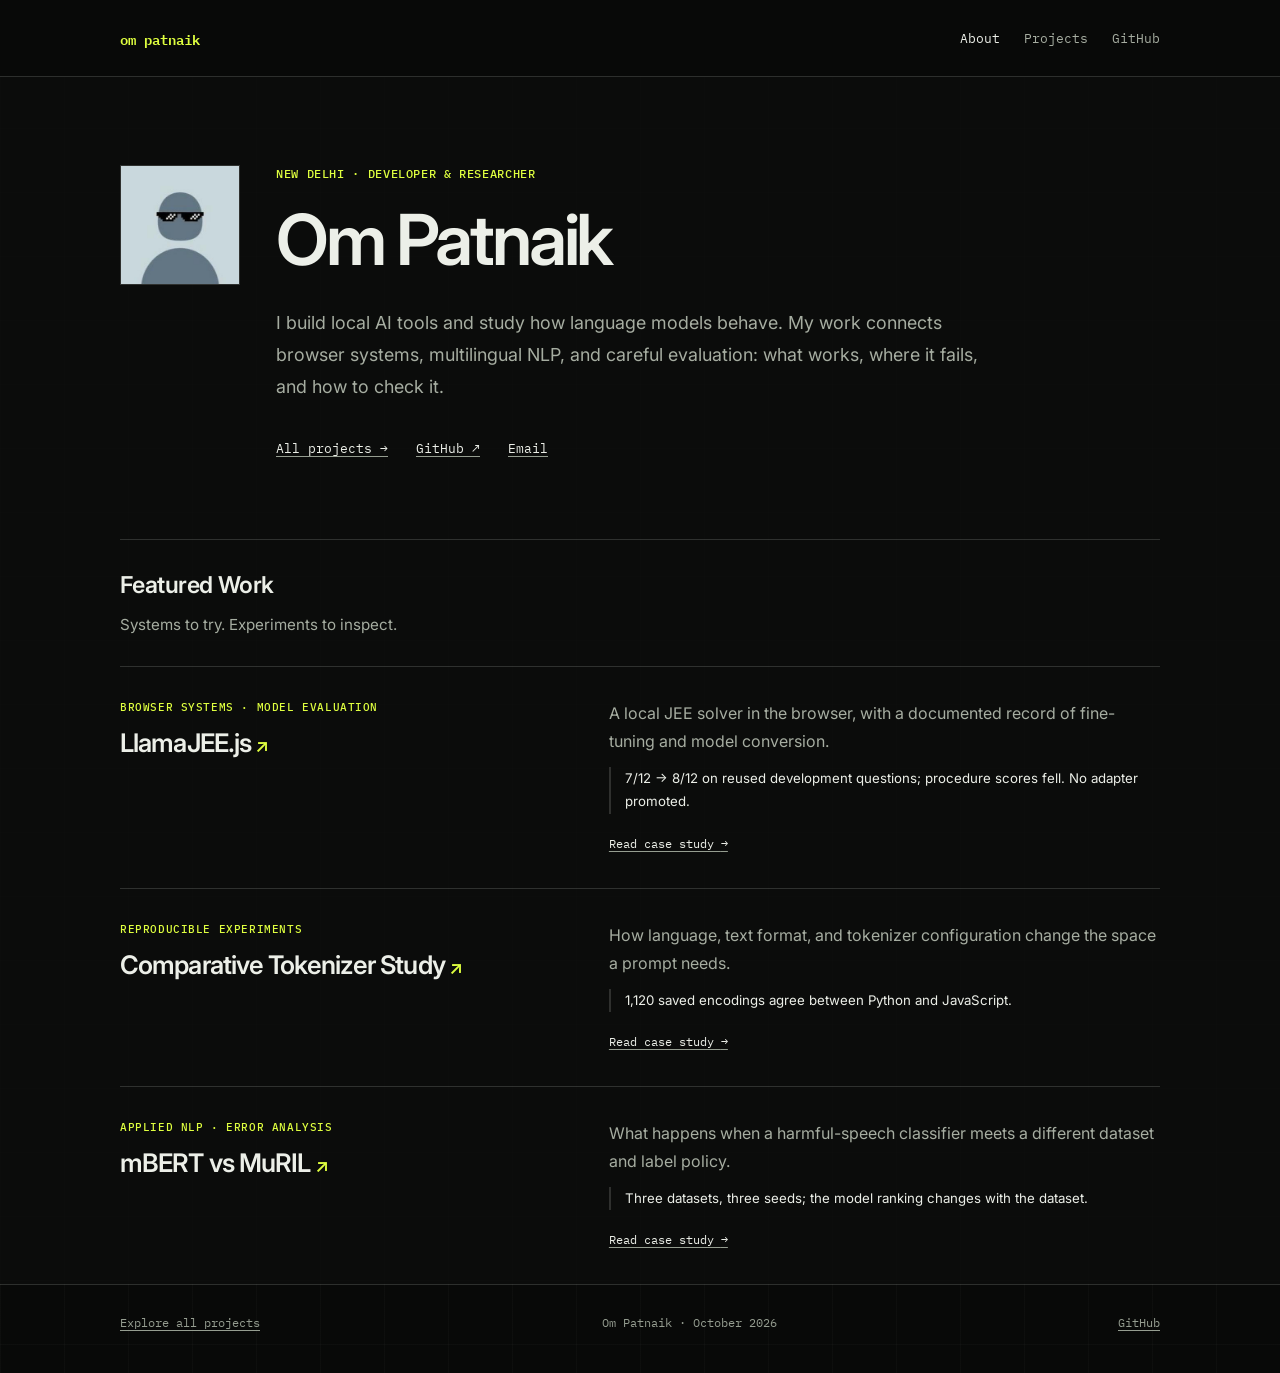
==== commit f1af6536: "Remove interests section from the homepage" ====
--- a/index.html
+++ b/index.html
@@ -19,7 +19,7 @@
   <link rel="preconnect" href="https://fonts.googleapis.com">
   <link rel="preconnect" href="https://fonts.gstatic.com" crossorigin>
   <link href="https://fonts.googleapis.com/css2?family=IBM+Plex+Mono:wght@400;500;600&amp;family=Inter:wght@400;500;600&amp;display=swap" rel="stylesheet">
-  <link rel="stylesheet" href="/assets/landing-v5/site.css">
+  <link rel="stylesheet" href="/assets/landing-v5/site.css?v=413bb1c46770">
 </head>
 <body>
   <a class="skip-link" href="#main">Skip to content</a>
@@ -44,7 +44,6 @@
       <div><p class="label">Applied NLP · Error analysis</p><h3><a href="/hinglish/">mBERT vs MuRIL<span aria-hidden="true"> ↗</span></a></h3></div>
       <div><p>What happens when a harmful-speech classifier meets a different dataset and label policy.</p><p class="finding">Three datasets, three seeds; the model ranking changes with the dataset.</p><a class="read-link" href="/hinglish/">Read case study <span class="sr-only">— mBERT vs MuRIL</span> →</a></div>
     </article></div></section>
-<section class="section section-grid" aria-labelledby="interests-title"><h2 id="interests-title">What interests me</h2><div class="section-copy"><p>Local inference, Indian and code-mixed languages, and interactive tools for physics. I like projects where the implementation and the evidence can be examined together.</p><p>Earlier work on transformers, news classification, and hardware is collected in the <a href="/projects.html#earlier">learning archive</a>.</p></div></section>
 </div></main>
   <footer class="site-footer"><div class="shell footer-inner"><a href="/projects.html">Explore all projects</a><span>Om Patnaik · October 2026</span><a href="https://github.com/OmTheLast">GitHub</a></div></footer>
 </body>
